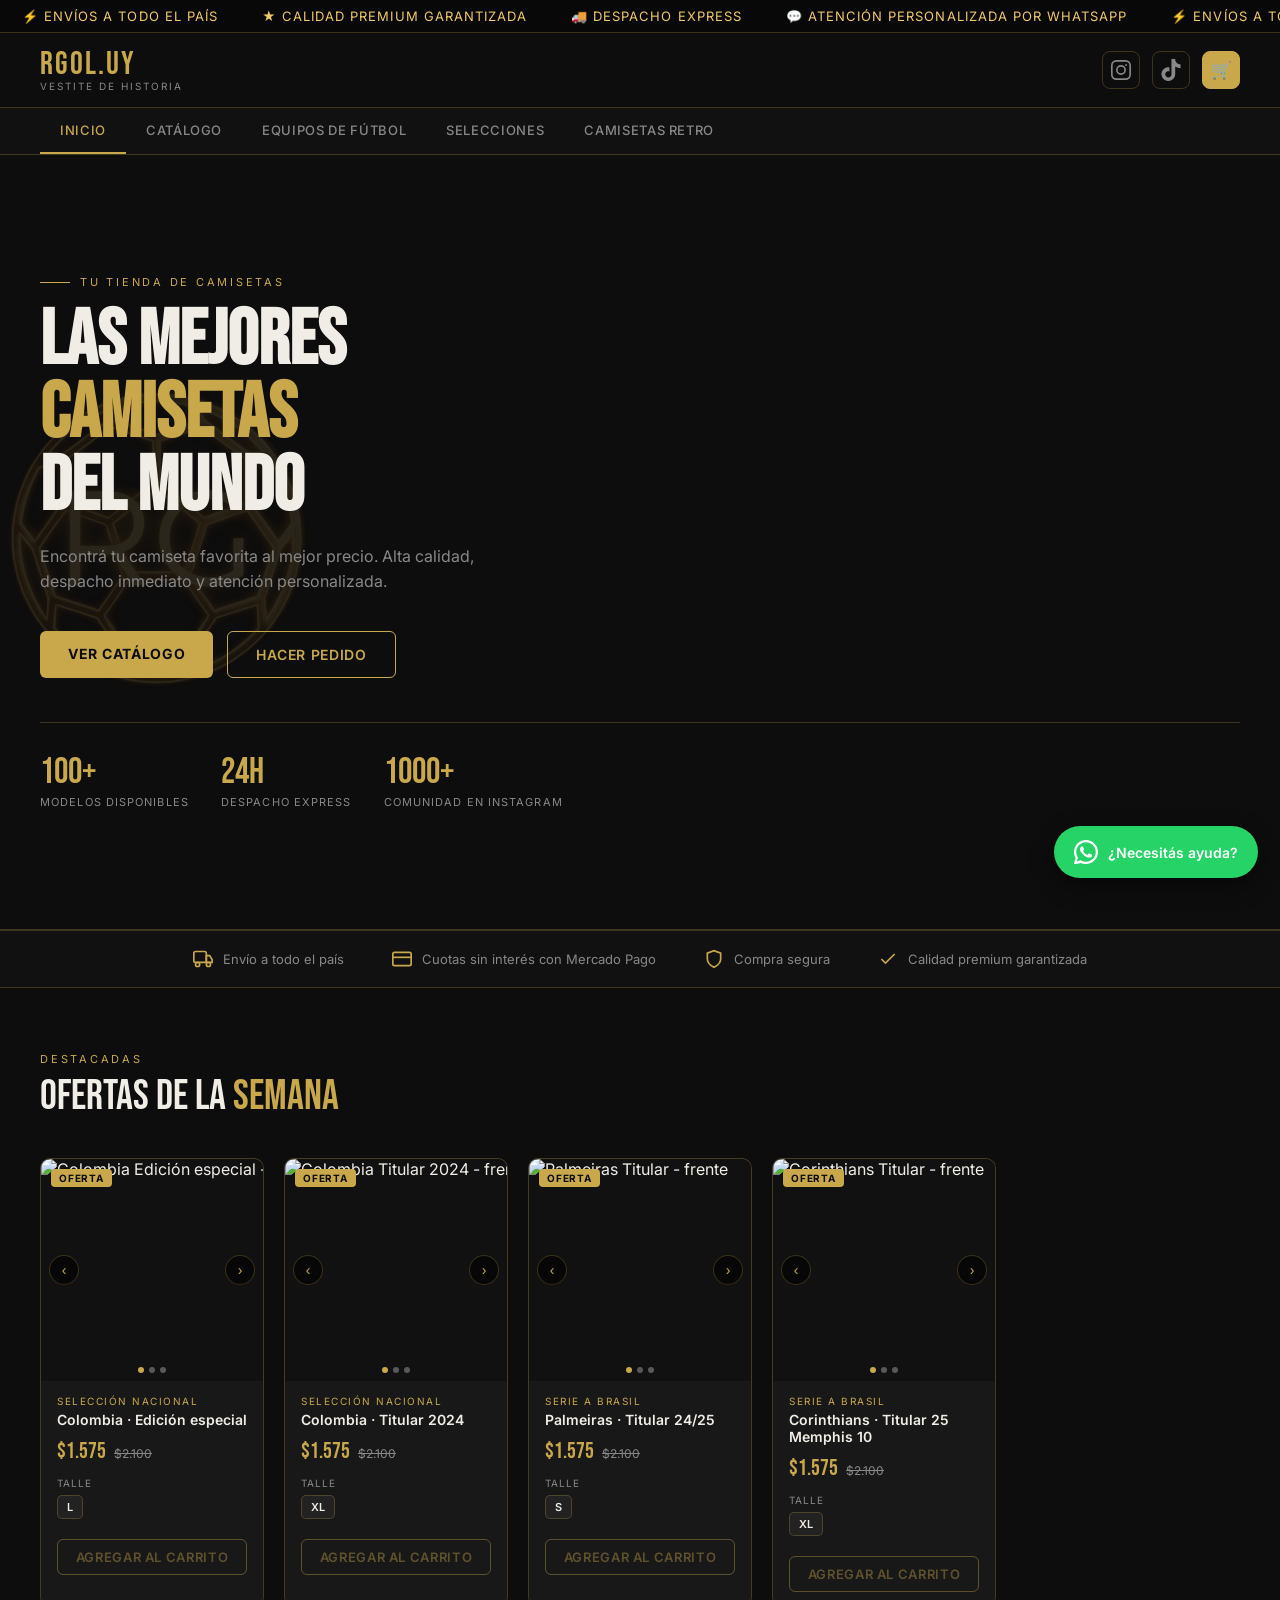
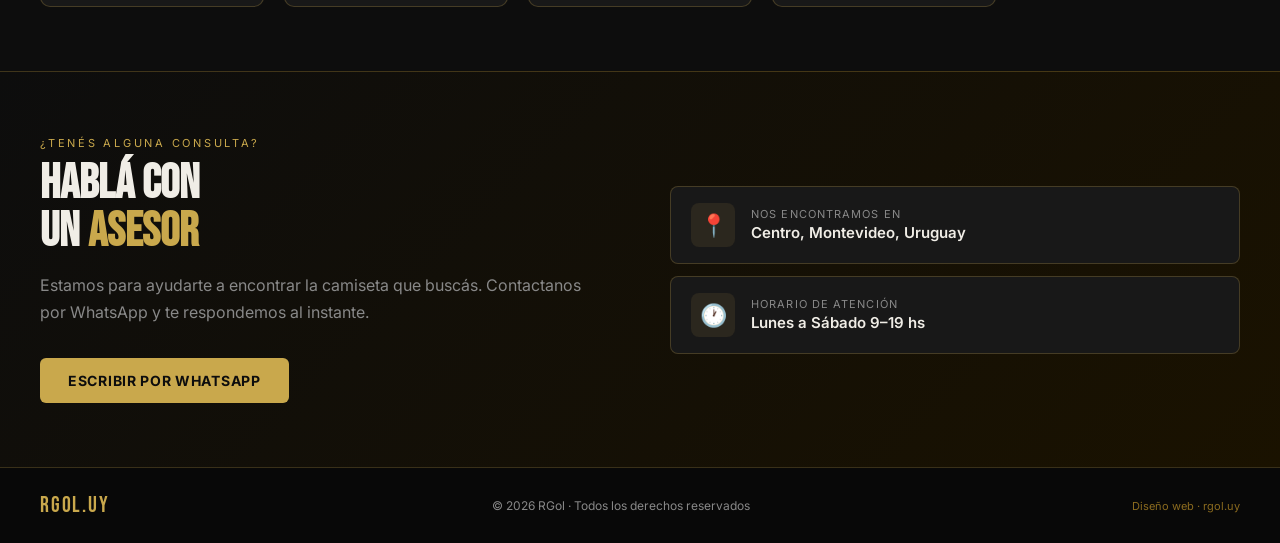
==== index.html @ c2d60548 "Carrito: mover el boton flotante al header (junto a Instagram/TikTok) para que no se pise con el de " ====
<!DOCTYPE html>
<html lang="es">
<head>
<meta charset="UTF-8">
<meta name="viewport" content="width=device-width, initial-scale=1.0">

<!-- Google Analytics (GA4) -->
<script async src="https://www.googletagmanager.com/gtag/js?id=G-0R4DW6T3NB"></script>
<script>
  window.dataLayer = window.dataLayer || [];
  function gtag(){dataLayer.push(arguments);}
  gtag('js', new Date());
  gtag('config', 'G-0R4DW6T3NB');
</script>

<title>RGOL.UY | Camisetas de Fútbol Originales y Retro en Uruguay</title>
<meta name="description" content="Comprá camisetas de fútbol de clubes, selecciones y retro en Uruguay. Calidad premium, envíos a todo el país y atención por WhatsApp. Vestite de historia.">
<meta name="keywords" content="camisetas de futbol uruguay, camisetas retro, camisetas selecciones, rgol uy, comprar camiseta futbol montevideo">
<meta name="robots" content="index, follow">
<meta name="google-site-verification" content="KVxiG10BBBZvw7ypRPDij_J3ezV3hdHa_2Y6ow-dAeg" />
<link rel="canonical" href="https://rgoluy.netlify.app/">

<!-- Open Graph -->
<meta property="og:type" content="website">
<meta property="og:site_name" content="RGOL.UY">
<meta property="og:title" content="RGOL.UY | Camisetas de Fútbol Originales y Retro en Uruguay">
<meta property="og:description" content="Comprá camisetas de fútbol de clubes, selecciones y retro en Uruguay. Calidad premium, envíos a todo el país y atención por WhatsApp.">
<meta property="og:image" content="https://rgoluy.netlify.app/logo-hero.png">
<meta property="og:url" content="https://rgoluy.netlify.app/">
<meta property="og:locale" content="es_UY">

<!-- Twitter Card -->
<meta name="twitter:card" content="summary_large_image">
<meta name="twitter:title" content="RGOL.UY | Camisetas de Fútbol Originales y Retro en Uruguay">
<meta name="twitter:description" content="Comprá camisetas de fútbol de clubes, selecciones y retro en Uruguay. Envíos a todo el país.">
<meta name="twitter:image" content="https://rgoluy.netlify.app/logo-hero.png">

<link href="https://fonts.googleapis.com/css2?family=Bebas+Neue&family=Inter:wght@400;500;600;700&display=swap" rel="stylesheet">
<link rel="stylesheet" href="cart.css">
<script type="application/ld+json">
{
  "@context": "https://schema.org",
  "@type": "SportingGoodsStore",
  "name": "RGOL.UY",
  "description": "Tienda de camisetas de fútbol de clubes, selecciones y retro en Uruguay.",
  "url": "https://rgoluy.netlify.app/",
  "priceRange": "$$",
  "address": {
    "@type": "PostalAddress",
    "addressLocality": "Montevideo",
    "addressCountry": "UY"
  },
  "areaServed": "UY"
}
</script>
<style>
  *, *::before, *::after { box-sizing: border-box; margin: 0; padding: 0; }

  :root {
    --gold: #C9A84C;
    --gold-light: #F0C96B;
    --gold-dark: #8B6B1F;
    --bg-dark: #0D0D0D;
    --bg-card: #181818;
    --bg-section: #141414;
    --text: #F0EDE6;
    --text-muted: #888;
    --border: rgba(201,168,76,0.25);
  }

  body { font-family: 'Inter', sans-serif; background: var(--bg-dark); color: var(--text); min-height: 100vh; }

  .topbar { background: #080808; border-bottom: 1px solid var(--border); padding: 8px 0; overflow: hidden; }
  .topbar-track { display: flex; width: max-content; animation: topbar-scroll 26s linear infinite; }
  .topbar-set { display: flex; align-items: center; flex-shrink: 0; }
  .topbar-set span { font-size: 13px; color: var(--gold-light); letter-spacing: 0.08em; text-transform: uppercase; white-space: nowrap; padding: 0 22px; }
  @keyframes topbar-scroll { from { transform: translateX(0); } to { transform: translateX(-50%); } }
  @media (prefers-reduced-motion: reduce) { .topbar-track { animation: none; } }

  .wa-float { position: fixed; bottom: 22px; right: 22px; z-index: 200; display: flex; align-items: center; gap: 10px; background: #25D366; color: #fff; text-decoration: none; padding: 14px 20px; border-radius: 50px; box-shadow: 0 8px 24px rgba(0,0,0,0.45); font-size: 14px; font-weight: 600; transition: transform 0.2s, box-shadow 0.2s; }
  .wa-float:hover { transform: translateY(-2px); box-shadow: 0 12px 30px rgba(0,0,0,0.55); }
  .wa-float svg { flex-shrink: 0; }
  @media (max-width: 600px) { .wa-float span { display: none; } .wa-float { padding: 14px; border-radius: 50%; } }

  header { background: var(--bg-dark); border-bottom: 1px solid var(--border); padding: 16px 40px; display: flex; align-items: center; justify-content: space-between; gap: 20px; position: sticky; top: 0; z-index: 100; }

  .logo { display: flex; flex-direction: column; line-height: 1; text-decoration: none; }
  .logo-main { font-family: 'Bebas Neue', sans-serif; font-size: 32px; color: var(--gold); letter-spacing: 0.06em; }
  .logo-sub { font-size: 10px; letter-spacing: 0.2em; color: var(--text-muted); text-transform: uppercase; }

  .header-actions { display: flex; align-items: center; gap: 12px; }
  .header-actions a { color: var(--text-muted); text-decoration: none; font-size: 13px; transition: color 0.2s; display: flex; align-items: center; gap: 6px; }
  .header-actions a:hover { color: var(--gold); }

  .btn-icon { color: var(--gold); display: flex; align-items: center; justify-content: center; width: 38px; height: 38px; border: 1px solid var(--border); border-radius: 8px; transition: background 0.2s, border-color 0.2s; }
  .btn-icon:hover { background: rgba(201,168,76,0.15); border-color: var(--gold); }

  nav { background: #111; border-bottom: 1px solid var(--border); padding: 0 40px; display: flex; align-items: center; }
  nav a { color: var(--text-muted); text-decoration: none; font-size: 13px; font-weight: 500; letter-spacing: 0.05em; padding: 14px 20px; border-bottom: 2px solid transparent; transition: all 0.2s; text-transform: uppercase; white-space: nowrap; }
  nav a:hover, nav a.active { color: var(--gold); border-bottom-color: var(--gold); }

  .hero { background: #0D0D0D; border-bottom: 1px solid var(--border); padding: 120px 40px; display: block; position: relative; overflow: hidden; min-height: 520px; }

  .hero-photos { position: absolute; inset: 0; z-index: 0; }
  .hero-photo { position: absolute; inset: 0; background-size: cover; background-repeat: no-repeat; opacity: 0; animation: hero-crossfade 12s infinite; }
  .hero-photo-1 { background-image: url('hero-bg-1.jpg'); background-position: center 22%; animation-delay: 0s; }
  .hero-photo-2 { background-image: url('hero-bg-2.jpg'); background-position: center 15%; animation-delay: 6s; }
  @keyframes hero-crossfade {
    0% { opacity: 0; }
    8% { opacity: 1; }
    42% { opacity: 1; }
    58% { opacity: 0; }
    100% { opacity: 0; }
  }
  @media (prefers-reduced-motion: reduce) {
    .hero-photo { animation: none; opacity: 0; }
    .hero-photo-1 { opacity: 1; }
  }

  .hero-overlay { position: absolute; inset: 0; z-index: 1; background: linear-gradient(90deg, rgba(13,13,13,0.95) 0%, rgba(13,13,13,0.88) 32%, rgba(13,13,13,0.6) 60%, rgba(13,13,13,0.25) 100%); }

  .hero::after {
    content: '';
    position: absolute;
    left: 12%;
    top: 50%;
    transform: translate(-50%, -50%);
    width: min(360px, 70vw);
    height: min(360px, 70vw);
    background: url('logo-hero.png') center/contain no-repeat;
    opacity: 0.12;
    pointer-events: none;
    z-index: 1;
  }
  .hero > div { position: relative; z-index: 2; }

  .hero-label { font-size: 11px; letter-spacing: 0.25em; color: var(--gold); text-transform: uppercase; margin-bottom: 16px; display: flex; align-items: center; gap: 10px; }
  .hero-label::before { content: ''; display: block; width: 30px; height: 1px; background: var(--gold); }

  .hero h1 { font-family: 'Bebas Neue', sans-serif; font-size: clamp(52px, 6vw, 80px); line-height: 0.95; color: var(--text); margin-bottom: 8px; }
  .hero h1 span { color: var(--gold); }

  .hero-sub { font-size: 16px; color: var(--text-muted); margin: 20px 0 36px; line-height: 1.6; max-width: 440px; }

  .hero-ctas { display: flex; gap: 14px; flex-wrap: wrap; }

  .btn-primary { background: var(--gold); color: #0D0D0D; border: none; border-radius: 6px; padding: 14px 28px; font-size: 14px; font-weight: 700; cursor: pointer; text-decoration: none; letter-spacing: 0.05em; text-transform: uppercase; transition: background 0.2s, transform 0.15s; display: inline-block; }
  .btn-primary:hover { background: var(--gold-light); transform: translateY(-1px); }

  .btn-outline { background: transparent; color: var(--gold); border: 1px solid var(--gold); border-radius: 6px; padding: 14px 28px; font-size: 14px; font-weight: 600; cursor: pointer; text-decoration: none; letter-spacing: 0.05em; text-transform: uppercase; transition: background 0.2s; display: inline-block; }
  .btn-outline:hover { background: rgba(201,168,76,0.1); }

  .hero-stats { display: flex; gap: 32px; margin-top: 44px; padding-top: 32px; border-top: 1px solid var(--border); }
  .hero-stat-num { font-family: 'Bebas Neue', sans-serif; font-size: 36px; color: var(--gold); line-height: 1; }
  .hero-stat-label { font-size: 11px; color: var(--text-muted); text-transform: uppercase; letter-spacing: 0.1em; margin-top: 4px; }

  .trust-bar { background: #111; border-top: 1px solid var(--border); border-bottom: 1px solid var(--border); padding: 18px 40px; display: flex; justify-content: center; gap: 48px; flex-wrap: wrap; }
  .trust-item { display: flex; align-items: center; gap: 10px; font-size: 13px; color: var(--text-muted); }
  .trust-item svg { color: var(--gold); }

  .section { padding: 64px 40px; }
  .section-alt { background: var(--bg-section); }
  .section-header { margin-bottom: 40px; }
  .section-eyebrow { font-size: 11px; letter-spacing: 0.25em; color: var(--gold); text-transform: uppercase; margin-bottom: 10px; }
  .section-title { font-family: 'Bebas Neue', sans-serif; font-size: 42px; line-height: 1; color: var(--text); }
  .section-title span { color: var(--gold); }

  .product-grid { display: grid; grid-template-columns: repeat(auto-fill, minmax(220px, 1fr)); gap: 20px; }

  .product-card { background: var(--bg-card); border: 1px solid var(--border); border-radius: 10px; overflow: hidden; transition: transform 0.2s, border-color 0.2s; }
  .product-card:hover { transform: translateY(-4px); border-color: var(--gold); }

  /* CARRUSEL */
  .carousel { position: relative; aspect-ratio: 1/1; background: #111; overflow: hidden; }
  .carousel-track { display: flex; height: 100%; transition: transform 0.35s ease; }
  .carousel-track img { min-width: 100%; height: 100%; object-fit: cover; flex-shrink: 0; }
  .carousel-track .placeholder { min-width: 100%; height: 100%; display: flex; align-items: center; justify-content: center; font-size: 80px; flex-shrink: 0; background: #1a1a1a; }
  .carousel-btn { position: absolute; top: 50%; transform: translateY(-50%); background: rgba(0,0,0,0.55); border: 1px solid var(--border); color: var(--gold); width: 30px; height: 30px; border-radius: 50%; display: flex; align-items: center; justify-content: center; cursor: pointer; font-size: 14px; z-index: 2; transition: background 0.2s; }
  .carousel-btn:hover { background: rgba(201,168,76,0.25); }
  .carousel-btn.prev { left: 8px; }
  .carousel-btn.next { right: 8px; }
  .carousel-dots { position: absolute; bottom: 8px; left: 0; right: 0; display: flex; justify-content: center; gap: 5px; }
  .carousel-dot { width: 6px; height: 6px; border-radius: 50%; background: rgba(255,255,255,0.3); cursor: pointer; transition: background 0.2s; }
  .carousel-dot.active { background: var(--gold); }
  .badge { position: absolute; top: 10px; left: 10px; background: var(--gold); color: #0D0D0D; font-size: 10px; font-weight: 700; letter-spacing: 0.08em; text-transform: uppercase; border-radius: 4px; padding: 3px 8px; z-index: 3; }
  .badge-new { background: #25D366; color: #fff; }

  .product-info { padding: 14px 16px 8px; }
  .product-league { font-size: 10px; color: var(--gold); letter-spacing: 0.15em; text-transform: uppercase; margin-bottom: 4px; }
  .product-name { font-size: 14px; font-weight: 600; margin-bottom: 10px; color: var(--text); }
  .product-price { display: flex; align-items: baseline; gap: 8px; margin-bottom: 12px; }
  .price-current { font-family: 'Bebas Neue', sans-serif; font-size: 22px; color: var(--gold); }
  .price-old { font-size: 12px; color: var(--text-muted); text-decoration: line-through; }

  /* TALLES */
  .sizes-label { font-size: 10px; color: var(--text-muted); text-transform: uppercase; letter-spacing: 0.1em; margin-bottom: 6px; }
  .sizes { display: flex; flex-wrap: wrap; gap: 5px; margin-bottom: 12px; }
  .size-btn { background: #222; border: 1px solid var(--border); color: var(--text); border-radius: 5px; padding: 4px 9px; font-size: 11px; font-weight: 600; cursor: pointer; font-family: 'Inter', sans-serif; transition: all 0.15s; }
  .size-btn:hover:not(.agotado) { border-color: var(--gold); color: var(--gold); }
  .size-btn.selected { background: var(--gold); border-color: var(--gold); color: #0D0D0D; }
  .size-btn.agotado { color: var(--text-muted); border-color: #333; text-decoration: line-through; cursor: not-allowed; opacity: 0.5; }

  .product-footer { padding: 0 16px 14px; }
  .btn-buy { width: 100%; background: transparent; color: var(--gold); border: 1px solid var(--gold); border-radius: 6px; padding: 9px; font-size: 13px; font-weight: 600; cursor: pointer; font-family: 'Inter', sans-serif; text-transform: uppercase; letter-spacing: 0.05em; transition: all 0.2s; }
  .btn-buy:hover { background: var(--gold); color: #0D0D0D; }

  .contact-section { background: linear-gradient(135deg, #0D0D0D 0%, #1a1200 100%); border-top: 1px solid var(--border); padding: 64px 40px; display: grid; grid-template-columns: 1fr 1fr; gap: 60px; align-items: center; }
  .contact-title { font-family: 'Bebas Neue', sans-serif; font-size: 48px; line-height: 1; margin-bottom: 16px; }
  .contact-title span { color: var(--gold); }
  .contact-desc { color: var(--text-muted); line-height: 1.7; margin-bottom: 32px; }
  .contact-cards { display: flex; flex-direction: column; gap: 12px; }
  .contact-card { background: var(--bg-card); border: 1px solid var(--border); border-radius: 8px; padding: 16px 20px; display: flex; align-items: center; gap: 16px; }
  .contact-icon { width: 44px; height: 44px; background: rgba(201,168,76,0.1); border-radius: 8px; display: flex; align-items: center; justify-content: center; font-size: 22px; flex-shrink: 0; }
  .contact-card-label { font-size: 11px; color: var(--text-muted); text-transform: uppercase; letter-spacing: 0.1em; }
  .contact-card-value { font-size: 15px; font-weight: 600; color: var(--text); margin-top: 2px; }

  footer { background: #080808; border-top: 1px solid var(--border); padding: 24px 40px; display: flex; align-items: center; justify-content: space-between; flex-wrap: wrap; gap: 12px; }
  footer p { font-size: 12px; color: var(--text-muted); }
  .footer-logo { font-family: 'Bebas Neue', sans-serif; font-size: 22px; color: var(--gold); letter-spacing: 0.08em; }

  @media (max-width: 768px) {
    header { padding: 14px 20px; flex-wrap: wrap; }
    nav { padding: 0 20px; overflow-x: auto; }
    nav a { white-space: nowrap; }
    .hero { padding: 48px 20px; }
    .section { padding: 48px 20px; }
    .contact-section { grid-template-columns: 1fr; padding: 48px 20px; }
    .trust-bar { gap: 12px 20px; padding: 14px 20px; display: grid; grid-template-columns: 1fr 1fr; }
    footer { padding: 20px; flex-direction: column; text-align: center; }
    .product-grid { grid-template-columns: repeat(2, 1fr); gap: 10px; }
    .product-name { font-size: 12px; }
    .price-current { font-size: 18px; }
    .btn-buy { font-size: 11px; padding: 8px; }
    .size-btn { padding: 3px 7px; font-size: 10px; }
  }

  /* LIGHTBOX */
  .lightbox { display: none; position: fixed; inset: 0; background: rgba(0,0,0,0.92); z-index: 1000; align-items: center; justify-content: center; }
  .lightbox.open { display: flex; }
  .lightbox img { max-width: min(90vw, 800px); max-height: 90vh; object-fit: contain; width: auto; height: auto; border-radius: 8px; pointer-events: none; }
  .lightbox-close { position: absolute; top: 20px; right: 28px; color: #fff; font-size: 36px; cursor: pointer; line-height: 1; opacity: 0.8; transition: opacity 0.2s; }
  .lightbox-close:hover { opacity: 1; }
  .lightbox-nav { position: absolute; top: 50%; transform: translateY(-50%); background: rgba(255,255,255,0.1); border: 1px solid rgba(255,255,255,0.25); color: #fff; width: 48px; height: 48px; border-radius: 50%; font-size: 24px; cursor: pointer; display: flex; align-items: center; justify-content: center; transition: background 0.2s; z-index: 2; }
  .lightbox-nav:hover { background: rgba(201,168,76,0.4); border-color: var(--gold); color: var(--gold); }
  .lightbox-nav.prev { left: 20px; }
  .lightbox-nav.next { right: 20px; }
  .carousel-track img { cursor: zoom-in; }
</style>
</head>
<body>


<!-- LIGHTBOX -->
<div class="lightbox" id="lightbox" onclick="closeLightbox(event)">
  <span class="lightbox-close" onclick="document.getElementById('lightbox').classList.remove('open')">✕</span>
  <img id="lightbox-img" src="" alt="">
</div>

<div class="topbar">
  <div class="topbar-track">
    <div class="topbar-set">
      <span>⚡ Envíos a todo el país</span>
      <span>★ Calidad premium garantizada</span>
      <span>🚚 Despacho express</span>
      <span>💬 Atención personalizada por WhatsApp</span>
    </div>
    <div class="topbar-set" aria-hidden="true">
      <span>⚡ Envíos a todo el país</span>
      <span>★ Calidad premium garantizada</span>
      <span>🚚 Despacho express</span>
      <span>💬 Atención personalizada por WhatsApp</span>
    </div>
  </div>
</div>

<header>
  <a class="logo" href="index.html">
    <span class="logo-main">RGOL.UY</span>
    <span class="logo-sub">Vestite de historia</span>
  </a>
  <div class="header-actions">
    <a href="https://www.instagram.com/rgol.uruguay/" target="_blank" class="btn-icon" title="Instagram">
      <svg width="22" height="22" fill="none" stroke="currentColor" stroke-width="1.8" viewBox="0 0 24 24"><rect x="2" y="2" width="20" height="20" rx="5"/><circle cx="12" cy="12" r="4.5"/><circle cx="17.5" cy="6.5" r="1" fill="currentColor" stroke="none"/></svg>
    </a>
    <a href="https://www.tiktok.com/@rgol.uy" target="_blank" class="btn-icon" title="TikTok">
      <svg width="22" height="22" viewBox="0 0 24 24" fill="currentColor"><path d="M12.53.02C13.84 0 15.14.01 16.44 0c.08 1.53.63 3.09 1.75 4.17 1.12 1.11 2.7 1.62 4.24 1.79v4.03c-1.44-.05-2.89-.35-4.2-.97-.57-.26-1.1-.59-1.62-.93-.01 2.92.01 5.84-.02 8.75-.08 1.4-.54 2.79-1.35 3.94-1.31 1.92-3.58 3.17-5.91 3.21-1.43.08-2.86-.31-4.08-1.03-2.02-1.19-3.44-3.37-3.65-5.71-.02-.5-.03-1-.01-1.49.18-1.9 1.12-3.72 2.58-4.96 1.66-1.44 3.98-2.13 6.15-1.72.02 1.48-.04 2.96-.04 4.44-.99-.32-2.15-.23-3.02.37-.63.41-1.11 1.04-1.36 1.75-.21.51-.15 1.07-.14 1.61.24 1.64 1.82 3.02 3.5 2.87 1.12-.01 2.19-.66 2.77-1.61.19-.33.4-.67.41-1.06.1-1.79.06-3.57.07-5.36.01-4.03-.01-8.05.02-12.07z"/></svg>
    </a>
  </div>
</header>

<nav>
  <a href="index.html" class="active">Inicio</a>
  <a href="catalogo.html">Catálogo</a>
  <a href="equipos.html">Equipos de fútbol</a>
  <a href="selecciones.html">Selecciones</a>
  <a href="retro.html">Camisetas retro</a>
</nav>

<section class="hero">
  <div class="hero-photos">
    <div class="hero-photo hero-photo-1"></div>
    <div class="hero-photo hero-photo-2"></div>
  </div>
  <div class="hero-overlay"></div>
  <div>
    <div class="hero-label">Tu tienda de camisetas</div>
    <h1>LAS MEJORES<br><span>CAMISETAS</span><br>DEL MUNDO</h1>
    <p class="hero-sub">Encontrá tu camiseta favorita al mejor precio. Alta calidad, despacho inmediato y atención personalizada.</p>
    <div class="hero-ctas">
      <a href="catalogo.html" class="btn-primary">Ver catálogo</a>
      <a href="https://wa.me/598098037399?text=Hola%2C%20quiero%20hacer%20un%20pedido" class="btn-outline" target="_blank">Hacer pedido</a>
    </div>
    <div class="hero-stats">
      <div>
        <div class="hero-stat-num">100+</div>
        <div class="hero-stat-label">Modelos disponibles</div>
      </div>
      <div>
        <div class="hero-stat-num">24H</div>
        <div class="hero-stat-label">Despacho express</div>
      </div>
      <div>
        <div class="hero-stat-num">1000+</div>
        <div class="hero-stat-label">Comunidad en Instagram</div>
      </div>
    </div>
  </div>
</section>

<div class="trust-bar">
  <div class="trust-item">
    <svg width="20" height="20" fill="none" stroke="currentColor" stroke-width="2" viewBox="0 0 24 24"><rect x="1" y="3" width="15" height="13" rx="2"/><path d="M16 8h4l3 5v3h-7V8z"/><circle cx="5.5" cy="18.5" r="2.5"/><circle cx="18.5" cy="18.5" r="2.5"/></svg>
    Envío a todo el país
  </div>
  <div class="trust-item">
    <svg width="20" height="20" fill="none" stroke="currentColor" stroke-width="2" viewBox="0 0 24 24"><rect x="1" y="4" width="22" height="16" rx="2"/><line x1="1" y1="10" x2="23" y2="10"/></svg>
    Cuotas sin interés con Mercado Pago
  </div>
  <div class="trust-item">
    <svg width="20" height="20" fill="none" stroke="currentColor" stroke-width="2" viewBox="0 0 24 24"><path d="M12 22s8-4 8-10V5l-8-3-8 3v7c0 6 8 10 8 10z"/></svg>
    Compra segura
  </div>
  <div class="trust-item">
    <svg width="20" height="20" fill="none" stroke="currentColor" stroke-width="2" viewBox="0 0 24 24"><polyline points="20 6 9 17 4 12"/></svg>
    Calidad premium garantizada
  </div>
</div>

<!-- OFERTAS -->
<section class="section" id="ofertas">
  <div class="section-header">
    <div class="section-eyebrow">Destacadas</div>
    <div class="section-title">OFERTAS DE LA <span>SEMANA</span></div>
  </div>
  <div class="product-grid">

    <div class="product-card">
      <div class="carousel" id="c1">
        <span class="badge">OFERTA</span>
        <div class="carousel-track">
          <img src="Colombia_EdicionEspecial_1.jpg" alt="Colombia Edición especial - frente" loading="lazy">
          <img src="Colombia_EdicionEspecial_2.jpg" alt="Colombia Edición especial - detalle" loading="lazy">
          <img src="Colombia_EdicionEspecial_3.jpg" alt="Colombia Edición especial - dorso" loading="lazy">
        </div>
        <button class="carousel-btn prev" onclick="moveCarousel('c1',-1)">‹</button>
        <button class="carousel-btn next" onclick="moveCarousel('c1',1)">›</button>
        <div class="carousel-dots">
          <div class="carousel-dot active"></div>
          <div class="carousel-dot"></div>
          <div class="carousel-dot"></div>
        </div>
      </div>
      <div class="product-info">
        <div class="product-league">Selección nacional</div>
        <div class="product-name">Colombia · Edición especial</div>
        <div class="product-price"><span class="price-current">$1.575</span><span class="price-old">$2.100</span></div>
        <div class="sizes-label">Talle</div>
        <div class="sizes">
          <button class="size-btn" onclick="selectSize(this)">L</button>
        </div>
      </div>
      <div class="product-footer"><button class="btn-buy" onclick="addToCart('Colombia Edición especial 2025', this)">Agregar al carrito</button></div>
    </div>

    <div class="product-card">
      <div class="carousel" id="c2">
        <span class="badge">OFERTA</span>
        <div class="carousel-track">
          <img src="Colombia_Titular24_1.jpg" alt="Colombia Titular 2024 - frente" loading="lazy">
          <img src="Colombia_Titular24_2.jpg" alt="Colombia Titular 2024 - dorso" loading="lazy">
          <img src="Colombia_Titular24_3.jpg" alt="Colombia Titular 2024 - detalle" loading="lazy">
        </div>
        <button class="carousel-btn prev" onclick="moveCarousel('c2',-1)">‹</button>
        <button class="carousel-btn next" onclick="moveCarousel('c2',1)">›</button>
        <div class="carousel-dots">
          <div class="carousel-dot active"></div>
          <div class="carousel-dot"></div>
          <div class="carousel-dot"></div>
        </div>
      </div>
      <div class="product-info">
        <div class="product-league">Selección nacional</div>
        <div class="product-name">Colombia · Titular 2024</div>
        <div class="product-price"><span class="price-current">$1.575</span><span class="price-old">$2.100</span></div>
        <div class="sizes-label">Talle</div>
        <div class="sizes">
          <button class="size-btn" onclick="selectSize(this)">XL</button>
        </div>
      </div>
      <div class="product-footer"><button class="btn-buy" onclick="addToCart('Colombia Titular 2024', this)">Agregar al carrito</button></div>
    </div>

    <div class="product-card">
      <div class="carousel" id="c3">
        <span class="badge">OFERTA</span>
        <div class="carousel-track">
          <img src="Palmeiras_Titular2425_1.jpg" alt="Palmeiras Titular - frente" loading="lazy">
          <img src="Palmeiras_Titular2425_2.jpg" alt="Palmeiras Titular - detalle" loading="lazy">
          <img src="Palmeiras_Titular2425_3.jpg" alt="Palmeiras Titular - vista" loading="lazy">
        </div>
        <button class="carousel-btn prev" onclick="moveCarousel('c3',-1)">‹</button>
        <button class="carousel-btn next" onclick="moveCarousel('c3',1)">›</button>
        <div class="carousel-dots">
          <div class="carousel-dot active"></div>
          <div class="carousel-dot"></div>
          <div class="carousel-dot"></div>
        </div>
      </div>
      <div class="product-info">
        <div class="product-league">Serie A Brasil</div>
        <div class="product-name">Palmeiras · Titular 24/25</div>
        <div class="product-price"><span class="price-current">$1.575</span><span class="price-old">$2.100</span></div>
        <div class="sizes-label">Talle</div>
        <div class="sizes">
          <button class="size-btn" onclick="selectSize(this)">S</button>
        </div>
      </div>
      <div class="product-footer"><button class="btn-buy" onclick="addToCart('Palmeiras Titular 2024/25', this)">Agregar al carrito</button></div>
    </div>

    <div class="product-card">
      <div class="carousel" id="c4">
        <span class="badge">OFERTA</span>
        <div class="carousel-track">
          <img src="Corinthians_Titular25_1.jpg" alt="Corinthians Titular - frente" loading="lazy">
          <img src="Corinthians_Titular25_2.jpg" alt="Corinthians Titular - detalle" loading="lazy">
          <img src="Corinthians_Titular25_3.jpg" alt="Corinthians Titular - vista" loading="lazy">
        </div>
        <button class="carousel-btn prev" onclick="moveCarousel('c4',-1)">‹</button>
        <button class="carousel-btn next" onclick="moveCarousel('c4',1)">›</button>
        <div class="carousel-dots">
          <div class="carousel-dot active"></div>
          <div class="carousel-dot"></div>
          <div class="carousel-dot"></div>
        </div>
      </div>
      <div class="product-info">
        <div class="product-league">Serie A Brasil</div>
        <div class="product-name">Corinthians · Titular 25 Memphis 10</div>
        <div class="product-price"><span class="price-current">$1.575</span><span class="price-old">$2.100</span></div>
        <div class="sizes-label">Talle</div>
        <div class="sizes">
          <button class="size-btn" onclick="selectSize(this)">XL</button>
        </div>
      </div>
      <div class="product-footer"><button class="btn-buy" onclick="addToCart('Corinthians Titular 2024/25', this)">Agregar al carrito</button></div>
    </div>

  </div>
</section>

<!-- CONTACTO -->
<section class="contact-section">
  <div>
    <div class="section-eyebrow">¿Tenés alguna consulta?</div>
    <h2 class="contact-title">HABLÁ CON<br>UN <span>ASESOR</span></h2>
    <p class="contact-desc">Estamos para ayudarte a encontrar la camiseta que buscás. Contactanos por WhatsApp y te respondemos al instante.</p>
    <a href="https://wa.me/598098037399?text=Hola%2C%20necesito%20ayuda!" class="btn-primary" target="_blank">Escribir por WhatsApp</a>
  </div>
  <div class="contact-cards">
    <div class="contact-card">
      <div class="contact-icon">📍</div>
      <div>
        <div class="contact-card-label">Nos encontramos en</div>
        <div class="contact-card-value">Centro, Montevideo, Uruguay</div>
      </div>
    </div>
    <div class="contact-card">
      <div class="contact-icon">🕐</div>
      <div>
        <div class="contact-card-label">Horario de atención</div>
        <div class="contact-card-value">Lunes a Sábado 9–19 hs</div>
      </div>
    </div>
  </div>
</section>

<footer>
  <div class="footer-logo">RGOL.UY</div>
  <p>© 2026 RGol · Todos los derechos reservados</p>
  <p style="color: var(--gold-dark); font-size:11px;">Diseño web · rgol.uy</p>
</footer>

<script>
  // CAROUSEL
  const carouselState = {};
  function moveCarousel(id, dir) {
    const el = document.getElementById(id);
    const track = el.querySelector('.carousel-track');
    const slides = track.children.length;
    if (!carouselState[id]) carouselState[id] = 0;
    carouselState[id] = (carouselState[id] + dir + slides) % slides;
    track.style.transform = `translateX(-${carouselState[id] * 100}%)`;
    el.querySelectorAll('.carousel-dot').forEach((d, i) => d.classList.toggle('active', i === carouselState[id]));
  }

  // SIZE SELECTION
  function selectSize(btn) {
    if (btn.classList.contains('agotado')) return;
    btn.closest('.sizes').querySelectorAll('.size-btn').forEach(b => b.classList.remove('selected'));
    btn.classList.add('selected');
    // Habilitar botón comprar
    const buyBtn = btn.closest('.product-card').querySelector('.btn-buy');
    buyBtn.disabled = false;
    buyBtn.style.opacity = '1';
    buyBtn.style.cursor = 'pointer';
  }

  // WHATSAPP con talle obligatorio
  function pedirPorWhatsapp(producto, btn) {
    const card = btn.closest('.product-card');
    const selected = card.querySelector('.size-btn.selected');
    if (!selected) return; // no debería pasar pero por las dudas
    if (typeof gtag === 'function') {
      gtag('event', 'generate_lead', { event_category: 'WhatsApp', event_label: producto, value: 1 });
    }
    const msg = encodeURIComponent(`Hola! Quiero comprar la camiseta: *${producto}* - Talle: *${selected.textContent.trim()}*`);
    window.open('https://wa.me/598098037399?text=' + msg, '_blank');
  }

  // Deshabilitar todos los botones comprar al inicio
  document.querySelectorAll('.btn-buy').forEach(btn => {
    btn.disabled = true;
    btn.style.opacity = '0.4';
    btn.style.cursor = 'not-allowed';
  });

  const ofertasLink = document.querySelector('a[href="#ofertas"]');
  if (ofertasLink) {
    ofertasLink.addEventListener('click', e => {
      e.preventDefault();
      document.getElementById('ofertas').scrollIntoView({ behavior: 'smooth' });
    });
  }

  // LIGHTBOX
  let lightboxImgs = [];
  let lightboxIndex = 0;

  function openLightbox(img) {
    const track = img.closest('.carousel-track');
    lightboxImgs = Array.from(track.querySelectorAll('img'));
    lightboxIndex = lightboxImgs.indexOf(img);
    document.getElementById('lightbox-img').src = img.src;
    document.getElementById('lightbox').classList.add('open');
    document.body.style.overflow = 'hidden';
    updateLightboxNav();
  }

  function lightboxNav(dir) {
    lightboxIndex = (lightboxIndex + dir + lightboxImgs.length) % lightboxImgs.length;
    document.getElementById('lightbox-img').src = lightboxImgs[lightboxIndex].src;
    updateLightboxNav();
  }

  function updateLightboxNav() {
    const show = lightboxImgs.length > 1;
    document.querySelectorAll('.lightbox-nav').forEach(b => b.style.display = show ? 'flex' : 'none');
  }

  function closeLightbox(e) {
    if (e.target.id === 'lightbox') {
      document.getElementById('lightbox').classList.remove('open');
      document.body.style.overflow = '';
    }
  }
  document.addEventListener('keydown', e => {
    if (e.key === 'Escape') { document.getElementById('lightbox').classList.remove('open'); document.body.style.overflow = ''; }
    if (e.key === 'ArrowRight' && document.getElementById('lightbox').classList.contains('open')) lightboxNav(1);
    if (e.key === 'ArrowLeft' && document.getElementById('lightbox').classList.contains('open')) lightboxNav(-1);
  });
  document.querySelectorAll('.carousel-track img').forEach(img => {
    img.addEventListener('click', () => openLightbox(img));
  });

</script>
<script src="cart.js"></script>
<a href="https://wa.me/598098037399?text=Hola%2C%20quiero%20hacer%20una%20consulta" target="_blank" class="wa-float" title="Escribinos por WhatsApp">
  <svg width="24" height="24" fill="currentColor" viewBox="0 0 24 24"><path d="M17.472 14.382c-.297-.149-1.758-.867-2.03-.967-.273-.099-.471-.148-.67.15-.197.297-.767.966-.94 1.164-.173.199-.347.223-.644.075-.297-.15-1.255-.463-2.39-1.475-.883-.788-1.48-1.761-1.653-2.059-.173-.297-.018-.458.13-.606.134-.133.298-.347.446-.52.149-.174.198-.298.298-.497.099-.198.05-.371-.025-.52-.075-.149-.669-1.612-.916-2.207-.242-.579-.487-.5-.669-.51-.173-.008-.371-.01-.57-.01-.198 0-.52.074-.792.372-.272.297-1.04 1.016-1.04 2.479 0 1.462 1.065 2.875 1.213 3.074.149.198 2.096 3.2 5.077 4.487.709.306 1.262.489 1.694.625.712.227 1.36.195 1.871.118.571-.085 1.758-.719 2.006-1.413.248-.694.248-1.289.173-1.413-.074-.124-.272-.198-.57-.347z"/><path d="M12 0C5.373 0 0 5.373 0 12c0 2.124.558 4.121 1.535 5.857L.057 23.522a.75.75 0 0 0 .921.921l5.666-1.478A11.955 11.955 0 0 0 12 24c6.627 0 12-5.373 12-12S18.627 0 12 0zm0 21.75a9.715 9.715 0 0 1-4.976-1.367l-.356-.213-3.696.964.984-3.595-.233-.37A9.712 9.712 0 0 1 2.25 12C2.25 6.615 6.615 2.25 12 2.25S21.75 6.615 21.75 12 17.385 21.75 12 21.75z"/></svg>
  <span>¿Necesitás ayuda?</span>
</a>
</body>
</html>
---- cart.css ----
/* ===== RGOL.UY — Estilos del carrito ===== */
#rgol-cart-fab {
  position: relative;
  width: 38px;
  height: 38px;
  border-radius: 8px;
  background: var(--gold, #C9A24B);
  color: #0D0D0D;
  border: 1px solid var(--gold, #C9A24B);
  font-size: 17px;
  display: flex;
  align-items: center;
  justify-content: center;
  cursor: pointer;
  box-shadow: none;
  transition: background 0.2s, transform 0.15s;
  flex-shrink: 0;
}
#rgol-cart-fab:hover {
  background: var(--gold-light, #F0C96B);
  transform: translateY(-1px);
}

#rgol-cart-badge {
  position: absolute;
  top: -4px;
  right: -4px;
  background: #E53E3E;
  color: #fff;
  font-size: 11px;
  font-weight: 700;
  min-width: 20px;
  height: 20px;
  border-radius: 10px;
  display: none;
  align-items: center;
  justify-content: center;
  padding: 0 4px;
}

#rgol-cart-overlay {
  position: fixed;
  inset: 0;
  background: rgba(0,0,0,0.6);
  opacity: 0;
  pointer-events: none;
  transition: opacity 0.25s ease;
  z-index: 1000;
}
#rgol-cart-overlay.open { opacity: 1; pointer-events: auto; }

#rgol-cart-drawer {
  position: fixed;
  top: 0;
  right: 0;
  height: 100%;
  width: 100%;
  max-width: 380px;
  background: #14141a;
  color: #f2f2f2;
  z-index: 1001;
  transform: translateX(100%);
  transition: transform 0.3s ease;
  display: flex;
  flex-direction: column;
}
#rgol-cart-drawer.open { transform: translateX(0); }

.rgol-cart-header {
  display: flex;
  justify-content: space-between;
  align-items: center;
  padding: 18px 20px;
  border-bottom: 1px solid #2a2a33;
  font-family: 'Bebas Neue', sans-serif;
  font-size: 20px;
  letter-spacing: 0.05em;
}
.rgol-cart-header-actions { display: flex; align-items: center; gap: 14px; }
.rgol-cart-header button {
  background: none;
  border: none;
  color: #f2f2f2;
  font-size: 18px;
  cursor: pointer;
  line-height: 1;
}
#rgol-cart-minimize { font-size: 16px; padding-bottom: 4px; }

#rgol-cart-items {
  flex: 1;
  overflow-y: auto;
  padding: 10px 20px;
}

#rgol-cart-empty {
  text-align: center;
  color: #8a8a94;
  font-size: 14px;
  margin-top: 30px;
}

.rgol-cart-row {
  display: flex;
  align-items: center;
  gap: 10px;
  padding: 14px 0;
  border-bottom: 1px solid #24242c;
}
.rgol-cart-row-img {
  width: 44px;
  height: 44px;
  object-fit: cover;
  border-radius: 6px;
  flex-shrink: 0;
  background: #1e1e26;
}
.rgol-cart-row-info { flex: 1; min-width: 0; }
.rgol-cart-row-name { font-size: 13px; font-weight: 600; line-height: 1.3; }
.rgol-cart-row-talle { font-size: 11px; color: #8a8a94; margin-top: 3px; }

.rgol-cart-row-qty {
  display: flex;
  align-items: center;
  gap: 6px;
  font-size: 13px;
}
.rgol-cart-row-qty button {
  width: 24px;
  height: 24px;
  border-radius: 4px;
  border: 1px solid #3a3a44;
  background: transparent;
  color: #f2f2f2;
  cursor: pointer;
}

.rgol-cart-row-remove {
  background: none;
  border: none;
  color: #8a8a94;
  font-size: 14px;
  cursor: pointer;
  padding: 4px;
}

.rgol-cart-footer {
  padding: 16px 20px 20px;
  border-top: 1px solid #2a2a33;
}
.rgol-cart-total-row {
  display: flex;
  justify-content: space-between;
  font-family: 'Bebas Neue', sans-serif;
  font-size: 20px;
  color: var(--gold, #C9A24B);
  margin-bottom: 12px;
}
#rgol-cart-pay {
  width: 100%;
  padding: 13px;
  background: #009EE3;
  color: #fff;
  border: none;
  border-radius: 6px;
  font-weight: 700;
  font-size: 14px;
  cursor: pointer;
  margin-bottom: 8px;
}
#rgol-cart-pay:disabled { opacity: 0.4; cursor: not-allowed; }

.rgol-cart-method-label {
  font-size: 11px;
  text-transform: uppercase;
  letter-spacing: 0.06em;
  color: #8a8a94;
  margin-bottom: 8px;
}
.rgol-cart-method-toggle {
  display: flex;
  gap: 8px;
  margin-bottom: 12px;
}
.rgol-method-btn {
  flex: 1;
  padding: 10px;
  background: transparent;
  border: 1px solid #3a3a44;
  border-radius: 6px;
  color: #8a8a94;
  font-size: 13px;
  font-weight: 600;
  cursor: pointer;
  transition: all 0.15s ease;
}
.rgol-method-btn.active {
  border-color: var(--gold, #C9A24B);
  color: var(--gold, #C9A24B);
  background: rgba(201,162,75,0.1);
}
.rgol-discount-tag {
  display: inline-block;
  background: #25D366;
  color: #0D0D0D;
  font-size: 10px;
  font-weight: 800;
  padding: 1px 5px;
  border-radius: 4px;
  margin-left: 4px;
  vertical-align: middle;
}

#rgol-transfer-info {
  display: none;
  background: #1e1e26;
  border: 1px solid #2a2a33;
  border-radius: 8px;
  padding: 12px 14px;
  margin-bottom: 12px;
}
#rgol-transfer-info.show { display: block; }
.rgol-transfer-row {
  display: flex;
  justify-content: space-between;
  font-size: 13px;
  padding: 4px 0;
}
.rgol-transfer-row span { color: #8a8a94; }
.rgol-transfer-row strong { color: #f2f2f2; }
.rgol-transfer-note {
  font-size: 11px;
  color: #8a8a94;
  margin-top: 8px;
  line-height: 1.4;
}

#rgol-cart-checkout {
  width: 100%;
  padding: 13px;
  background: #25D366;
  color: #0D0D0D;
  border: none;
  border-radius: 6px;
  font-weight: 700;
  font-size: 14px;
  cursor: pointer;
  margin-bottom: 8px;
}
#rgol-cart-checkout:disabled { opacity: 0.4; cursor: not-allowed; }
#rgol-cart-clear {
  width: 100%;
  padding: 8px;
  background: none;
  border: none;
  color: #8a8a94;
  font-size: 12px;
  cursor: pointer;
  text-decoration: underline;
}

#rgol-toast {
  position: fixed;
  bottom: 90px;
  right: 20px;
  background: #1e1e26;
  color: #f2f2f2;
  border: 1px solid var(--gold, #C9A24B);
  padding: 10px 16px;
  border-radius: 6px;
  font-size: 13px;
  z-index: 1002;
  opacity: 0;
  transform: translateY(10px);
  transition: all 0.25s ease;
  pointer-events: none;
  max-width: 260px;
}
#rgol-toast.show { opacity: 1; transform: translateY(0); }

@media (max-width: 480px) {
  #rgol-cart-drawer { max-width: 100%; }
}

#rgol-cart-minibar {
  position: fixed;
  bottom: 88px;
  right: 20px;
  background: #14141a;
  border: 1px solid var(--gold, #C9A24B);
  color: #f2f2f2;
  border-radius: 10px;
  padding: 10px 14px;
  display: none;
  align-items: center;
  gap: 12px;
  font-size: 13px;
  cursor: pointer;
  z-index: 998;
  box-shadow: 0 4px 16px rgba(0,0,0,0.4);
  max-width: 260px;
}
#rgol-cart-minibar.show { display: flex; }
#rgol-cart-minibar-expand {
  color: var(--gold, #C9A24B);
  font-weight: 700;
  white-space: nowrap;
}
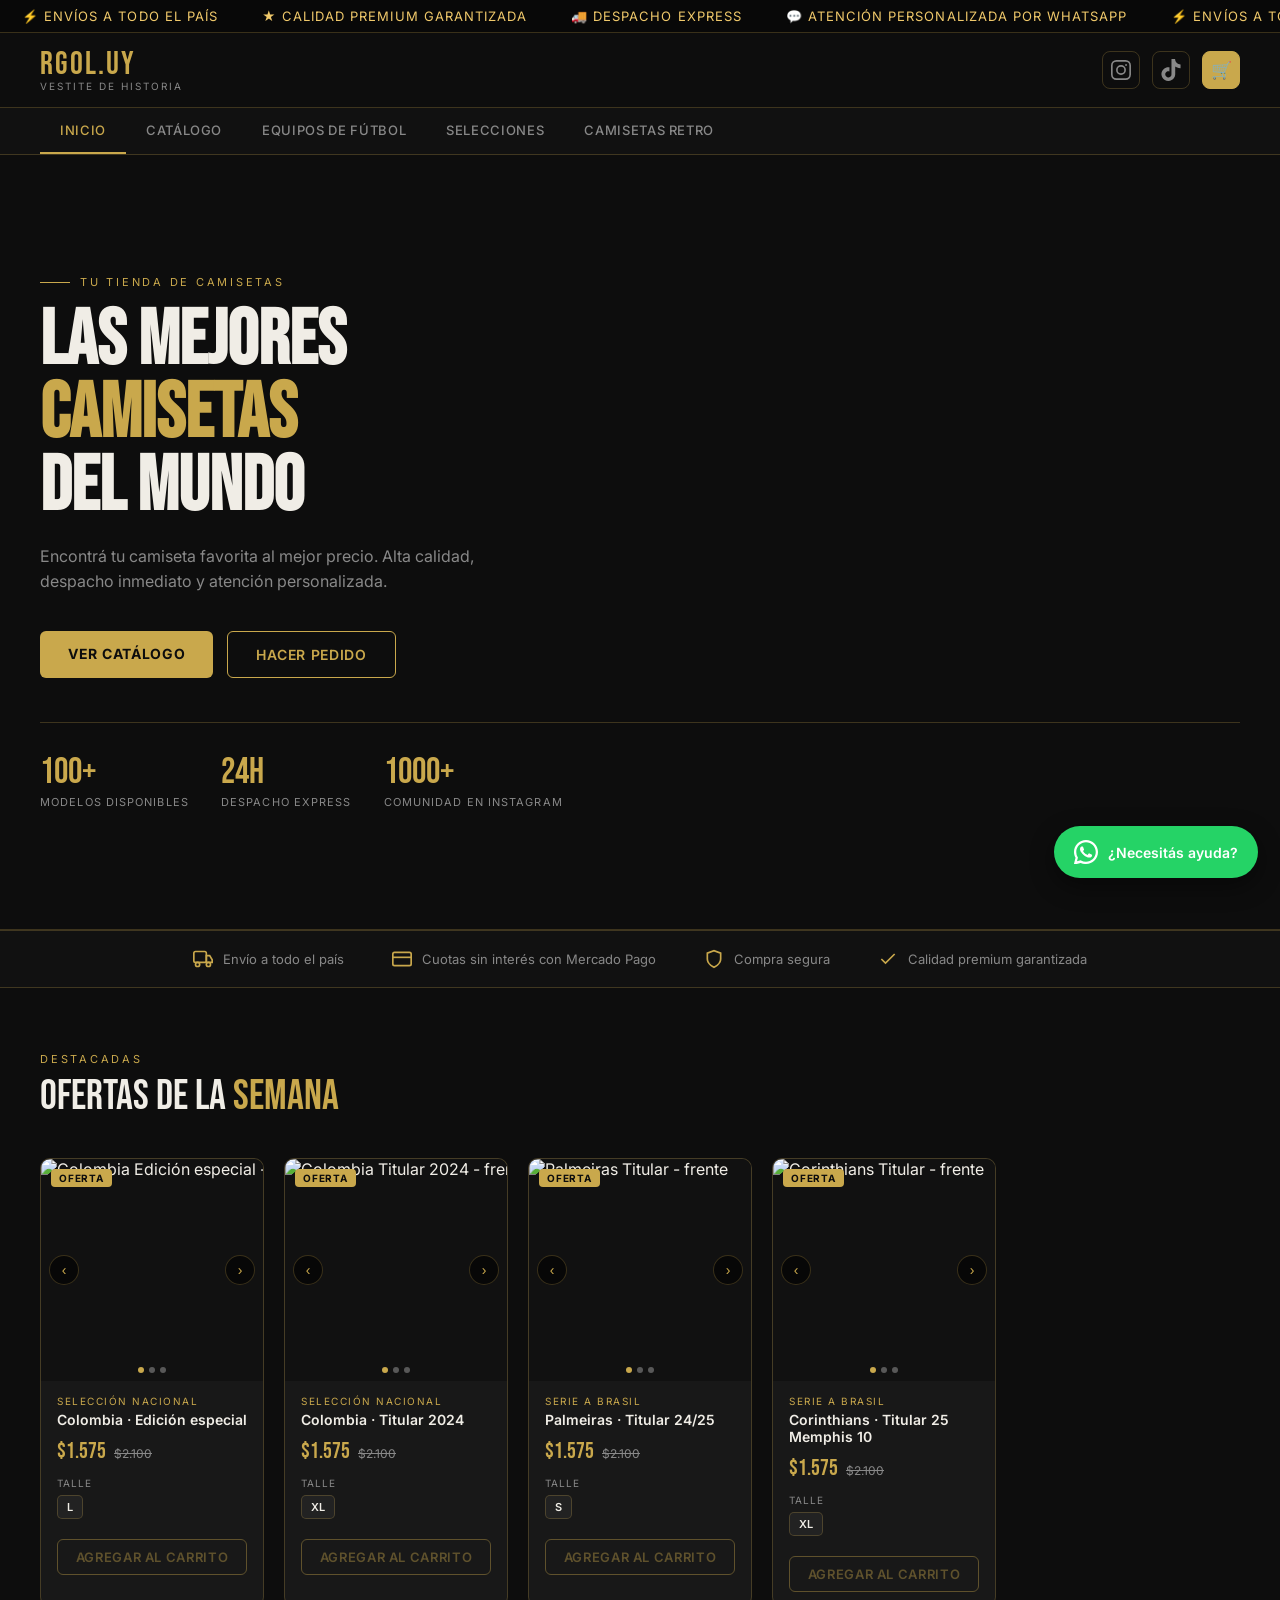
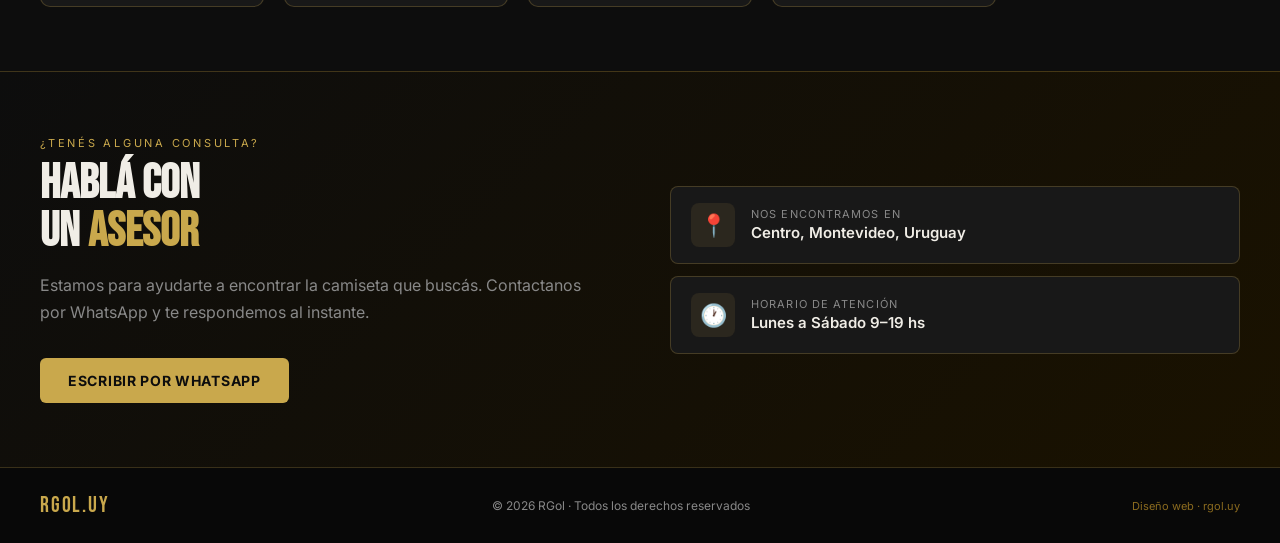
==== commit 09f38dbf: "Ajustar tamaño de fotos del hero y quitar logo de fondo - background-size: contain en vez de cover p" ====
--- a/index.html
+++ b/index.html
@@ -102,9 +102,9 @@
   .hero { background: #0D0D0D; border-bottom: 1px solid var(--border); padding: 120px 40px; display: block; position: relative; overflow: hidden; min-height: 520px; }
 
   .hero-photos { position: absolute; inset: 0; z-index: 0; }
-  .hero-photo { position: absolute; inset: 0; background-size: cover; background-repeat: no-repeat; opacity: 0; animation: hero-crossfade 12s infinite; }
-  .hero-photo-1 { background-image: url('hero-bg-1.jpg'); background-position: center 22%; animation-delay: 0s; }
-  .hero-photo-2 { background-image: url('hero-bg-2.jpg'); background-position: center 15%; animation-delay: 6s; }
+  .hero-photo { position: absolute; inset: 0; background-size: contain; background-repeat: no-repeat; opacity: 0; animation: hero-crossfade 12s infinite; }
+  .hero-photo-1 { background-image: url('hero-bg-1.jpg'); background-position: right center; animation-delay: 0s; }
+  .hero-photo-2 { background-image: url('hero-bg-2.jpg'); background-position: right center; animation-delay: 6s; }
   @keyframes hero-crossfade {
     0% { opacity: 0; }
     8% { opacity: 1; }
@@ -119,20 +119,7 @@
 
   .hero-overlay { position: absolute; inset: 0; z-index: 1; background: linear-gradient(90deg, rgba(13,13,13,0.95) 0%, rgba(13,13,13,0.88) 32%, rgba(13,13,13,0.6) 60%, rgba(13,13,13,0.25) 100%); }
 
-  .hero::after {
-    content: '';
-    position: absolute;
-    left: 12%;
-    top: 50%;
-    transform: translate(-50%, -50%);
-    width: min(360px, 70vw);
-    height: min(360px, 70vw);
-    background: url('logo-hero.png') center/contain no-repeat;
-    opacity: 0.12;
-    pointer-events: none;
-    z-index: 1;
-  }
-  .hero > div { position: relative; z-index: 2; }
+  .hero-content { position: relative; z-index: 2; }
 
   .hero-label { font-size: 11px; letter-spacing: 0.25em; color: var(--gold); text-transform: uppercase; margin-bottom: 16px; display: flex; align-items: center; gap: 10px; }
   .hero-label::before { content: ''; display: block; width: 30px; height: 1px; background: var(--gold); }
@@ -302,7 +289,7 @@
     <div class="hero-photo hero-photo-2"></div>
   </div>
   <div class="hero-overlay"></div>
-  <div>
+  <div class="hero-content">
     <div class="hero-label">Tu tienda de camisetas</div>
     <h1>LAS MEJORES<br><span>CAMISETAS</span><br>DEL MUNDO</h1>
     <p class="hero-sub">Encontrá tu camiseta favorita al mejor precio. Alta calidad, despacho inmediato y atención personalizada.</p>
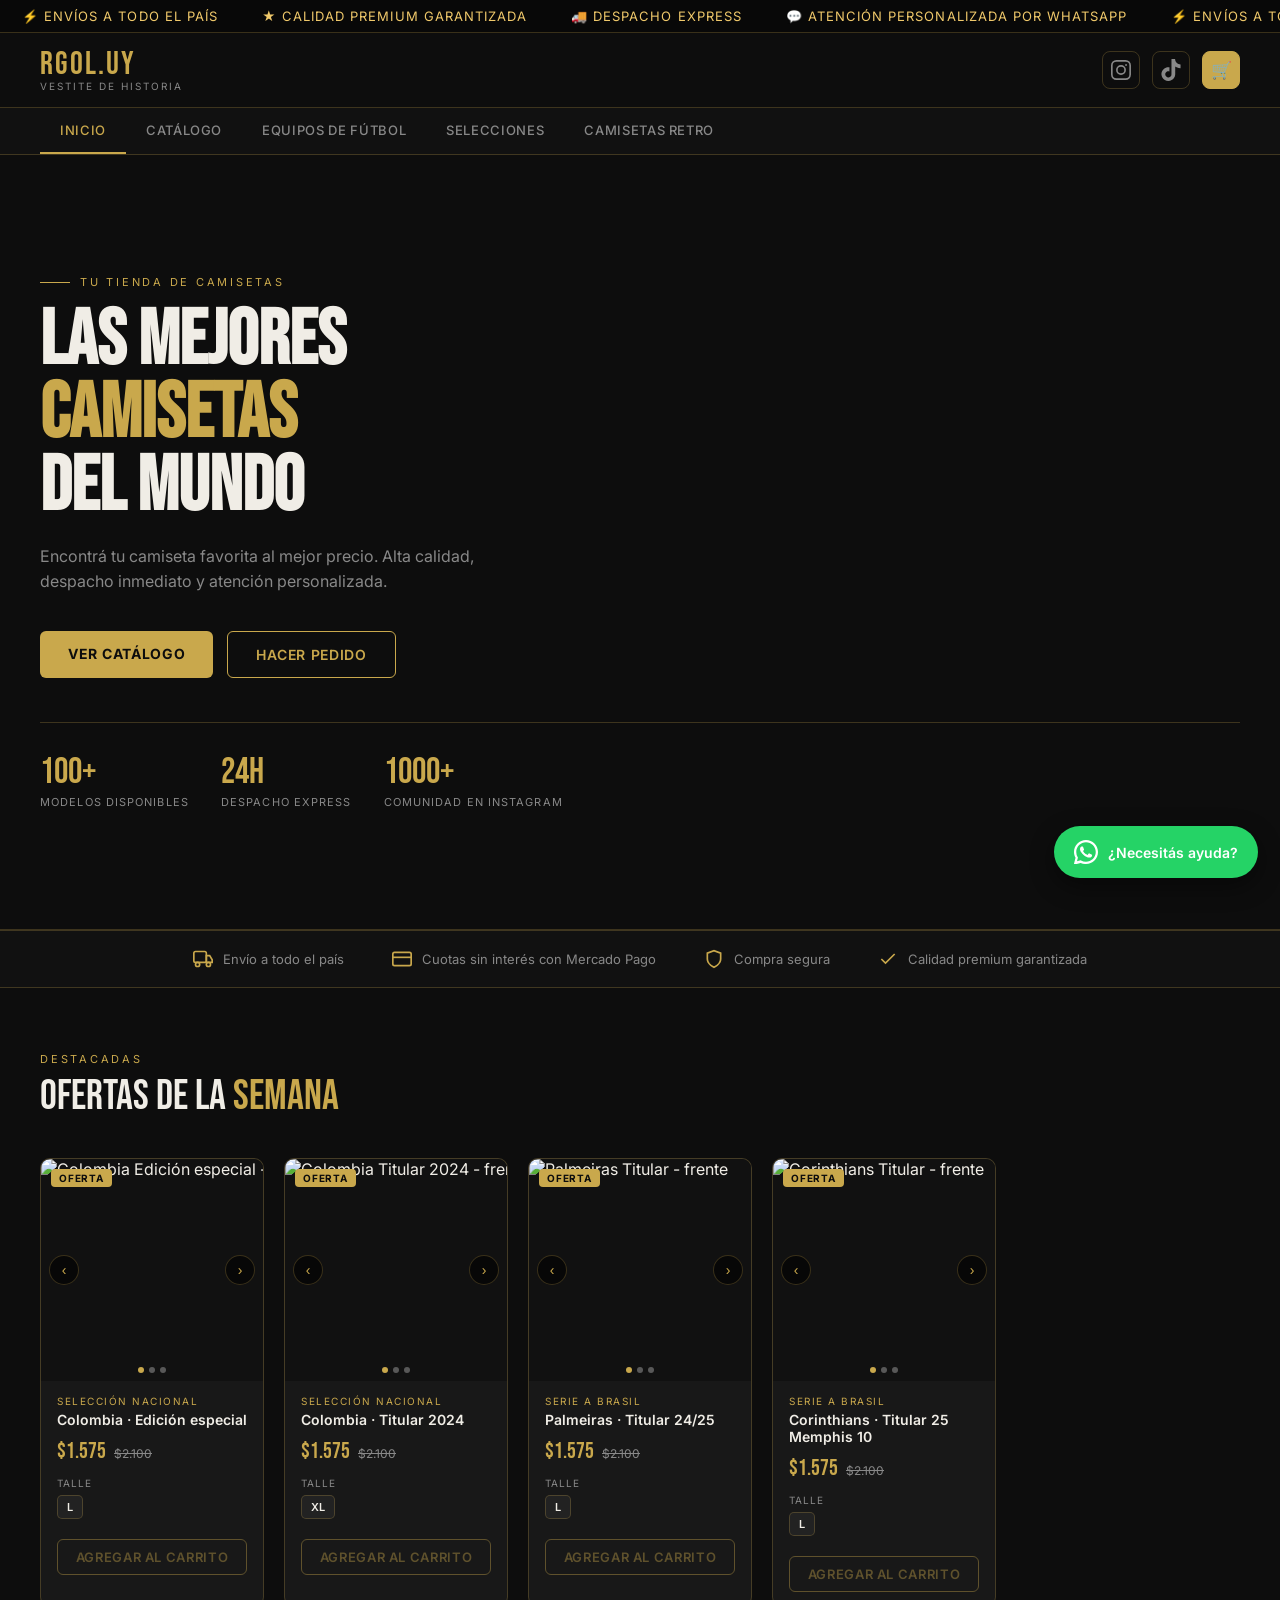
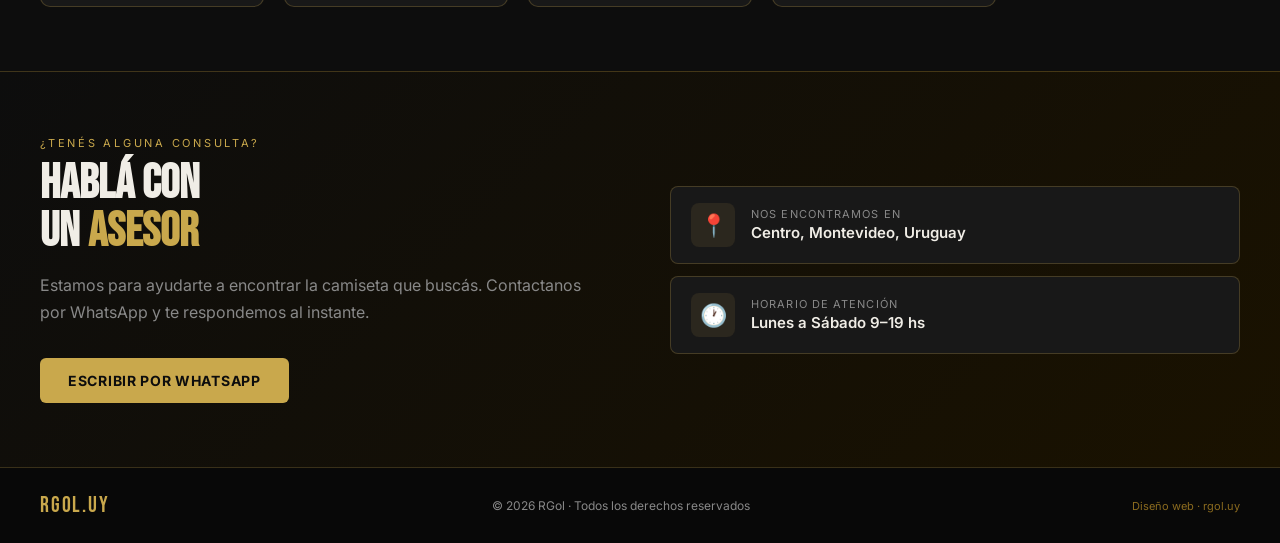
==== commit 331ca493: "Corregir talles incorrectos en Ofertas de la semana Palmeiras Titular 24/25 (S -> L) y Corinthians T" ====
--- a/index.html
+++ b/index.html
@@ -102,14 +102,16 @@
   .hero { background: #0D0D0D; border-bottom: 1px solid var(--border); padding: 120px 40px; display: block; position: relative; overflow: hidden; min-height: 520px; }
 
   .hero-photos { position: absolute; inset: 0; z-index: 0; }
-  .hero-photo { position: absolute; inset: 0; background-size: contain; background-repeat: no-repeat; opacity: 0; animation: hero-crossfade 12s infinite; }
-  .hero-photo-1 { background-image: url('hero-bg-1.jpg'); background-position: right center; animation-delay: 0s; }
-  .hero-photo-2 { background-image: url('hero-bg-2.jpg'); background-position: right center; animation-delay: 6s; }
+  .hero-photo { position: absolute; inset: 0; background-size: cover; background-repeat: no-repeat; opacity: 0; animation: hero-crossfade 24s infinite; }
+  .hero-photo-1 { background-image: url('hero-bg-1.jpg'); background-position: center 35%; animation-delay: 0s; }
+  .hero-photo-2 { background-image: url('hero-bg-2.jpg'); background-position: center 30%; animation-delay: 6s; }
+  .hero-photo-3 { background-image: url('hero-bg-3.jpg'); background-position: center 25%; animation-delay: 12s; }
+  .hero-photo-4 { background-image: url('hero-bg-4.jpg'); background-position: center 30%; animation-delay: 18s; }
   @keyframes hero-crossfade {
     0% { opacity: 0; }
-    8% { opacity: 1; }
-    42% { opacity: 1; }
-    58% { opacity: 0; }
+    4% { opacity: 1; }
+    21% { opacity: 1; }
+    29% { opacity: 0; }
     100% { opacity: 0; }
   }
   @media (prefers-reduced-motion: reduce) {
@@ -287,6 +289,8 @@
   <div class="hero-photos">
     <div class="hero-photo hero-photo-1"></div>
     <div class="hero-photo hero-photo-2"></div>
+    <div class="hero-photo hero-photo-3"></div>
+    <div class="hero-photo hero-photo-4"></div>
   </div>
   <div class="hero-overlay"></div>
   <div class="hero-content">
@@ -295,7 +299,7 @@
     <p class="hero-sub">Encontrá tu camiseta favorita al mejor precio. Alta calidad, despacho inmediato y atención personalizada.</p>
     <div class="hero-ctas">
       <a href="catalogo.html" class="btn-primary">Ver catálogo</a>
-      <a href="https://wa.me/598098037399?text=Hola%2C%20quiero%20hacer%20un%20pedido" class="btn-outline" target="_blank">Hacer pedido</a>
+      <a href="https://wa.me/59892990732?text=Hola%2C%20quiero%20hacer%20un%20pedido" class="btn-outline" target="_blank">Hacer pedido</a>
     </div>
     <div class="hero-stats">
       <div>
@@ -419,7 +423,7 @@
         <div class="product-price"><span class="price-current">$1.575</span><span class="price-old">$2.100</span></div>
         <div class="sizes-label">Talle</div>
         <div class="sizes">
-          <button class="size-btn" onclick="selectSize(this)">S</button>
+          <button class="size-btn" onclick="selectSize(this)">L</button>
         </div>
       </div>
       <div class="product-footer"><button class="btn-buy" onclick="addToCart('Palmeiras Titular 2024/25', this)">Agregar al carrito</button></div>
@@ -447,7 +451,7 @@
         <div class="product-price"><span class="price-current">$1.575</span><span class="price-old">$2.100</span></div>
         <div class="sizes-label">Talle</div>
         <div class="sizes">
-          <button class="size-btn" onclick="selectSize(this)">XL</button>
+          <button class="size-btn" onclick="selectSize(this)">L</button>
         </div>
       </div>
       <div class="product-footer"><button class="btn-buy" onclick="addToCart('Corinthians Titular 2024/25', this)">Agregar al carrito</button></div>
@@ -462,7 +466,7 @@
     <div class="section-eyebrow">¿Tenés alguna consulta?</div>
     <h2 class="contact-title">HABLÁ CON<br>UN <span>ASESOR</span></h2>
     <p class="contact-desc">Estamos para ayudarte a encontrar la camiseta que buscás. Contactanos por WhatsApp y te respondemos al instante.</p>
-    <a href="https://wa.me/598098037399?text=Hola%2C%20necesito%20ayuda!" class="btn-primary" target="_blank">Escribir por WhatsApp</a>
+    <a href="https://wa.me/59892990732?text=Hola%2C%20necesito%20ayuda!" class="btn-primary" target="_blank">Escribir por WhatsApp</a>
   </div>
   <div class="contact-cards">
     <div class="contact-card">
@@ -522,7 +526,7 @@
       gtag('event', 'generate_lead', { event_category: 'WhatsApp', event_label: producto, value: 1 });
     }
     const msg = encodeURIComponent(`Hola! Quiero comprar la camiseta: *${producto}* - Talle: *${selected.textContent.trim()}*`);
-    window.open('https://wa.me/598098037399?text=' + msg, '_blank');
+    window.open('https://wa.me/59892990732?text=' + msg, '_blank');
   }
 
   // Deshabilitar todos los botones comprar al inicio
@@ -582,7 +586,7 @@
 
 </script>
 <script src="cart.js"></script>
-<a href="https://wa.me/598098037399?text=Hola%2C%20quiero%20hacer%20una%20consulta" target="_blank" class="wa-float" title="Escribinos por WhatsApp">
+<a href="https://wa.me/59892990732?text=Hola%2C%20quiero%20hacer%20una%20consulta" target="_blank" class="wa-float" title="Escribinos por WhatsApp">
   <svg width="24" height="24" fill="currentColor" viewBox="0 0 24 24"><path d="M17.472 14.382c-.297-.149-1.758-.867-2.03-.967-.273-.099-.471-.148-.67.15-.197.297-.767.966-.94 1.164-.173.199-.347.223-.644.075-.297-.15-1.255-.463-2.39-1.475-.883-.788-1.48-1.761-1.653-2.059-.173-.297-.018-.458.13-.606.134-.133.298-.347.446-.52.149-.174.198-.298.298-.497.099-.198.05-.371-.025-.52-.075-.149-.669-1.612-.916-2.207-.242-.579-.487-.5-.669-.51-.173-.008-.371-.01-.57-.01-.198 0-.52.074-.792.372-.272.297-1.04 1.016-1.04 2.479 0 1.462 1.065 2.875 1.213 3.074.149.198 2.096 3.2 5.077 4.487.709.306 1.262.489 1.694.625.712.227 1.36.195 1.871.118.571-.085 1.758-.719 2.006-1.413.248-.694.248-1.289.173-1.413-.074-.124-.272-.198-.57-.347z"/><path d="M12 0C5.373 0 0 5.373 0 12c0 2.124.558 4.121 1.535 5.857L.057 23.522a.75.75 0 0 0 .921.921l5.666-1.478A11.955 11.955 0 0 0 12 24c6.627 0 12-5.373 12-12S18.627 0 12 0zm0 21.75a9.715 9.715 0 0 1-4.976-1.367l-.356-.213-3.696.964.984-3.595-.233-.37A9.712 9.712 0 0 1 2.25 12C2.25 6.615 6.615 2.25 12 2.25S21.75 6.615 21.75 12 17.385 21.75 12 21.75z"/></svg>
   <span>¿Necesitás ayuda?</span>
 </a>
